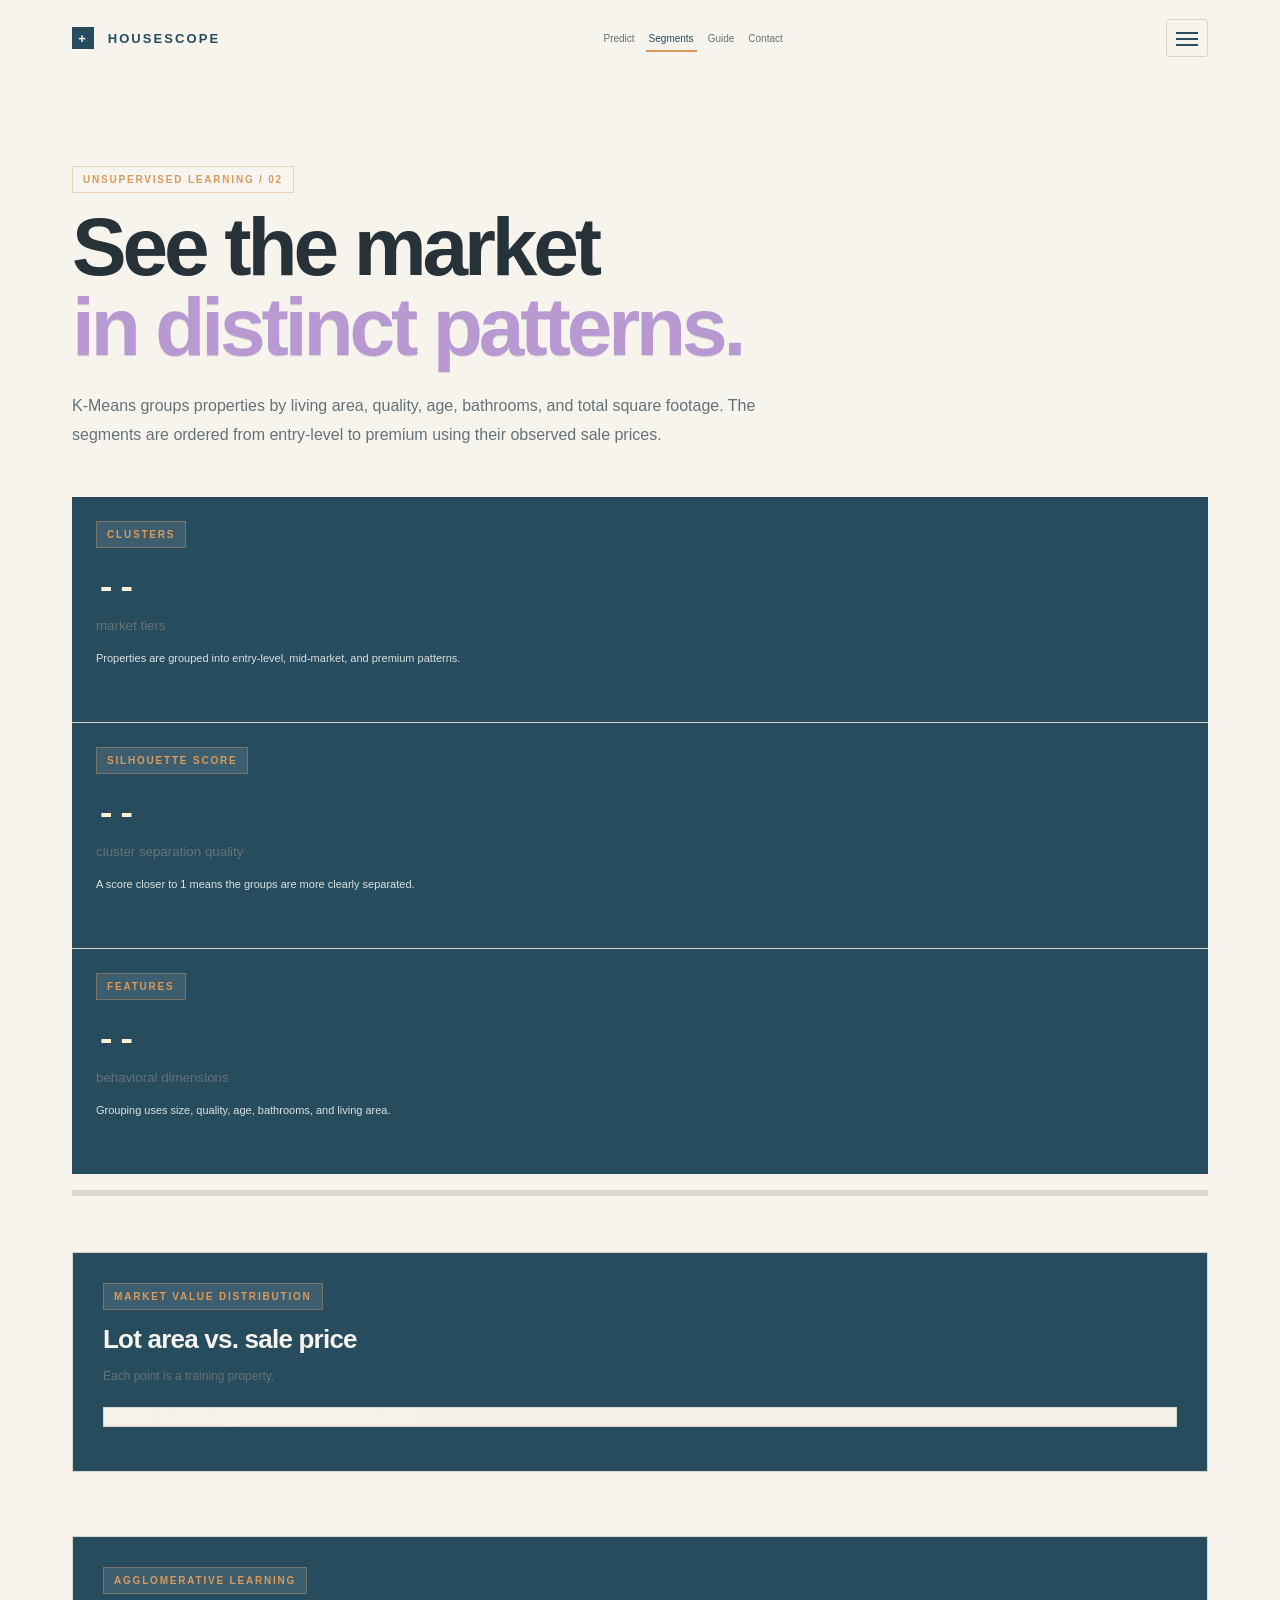
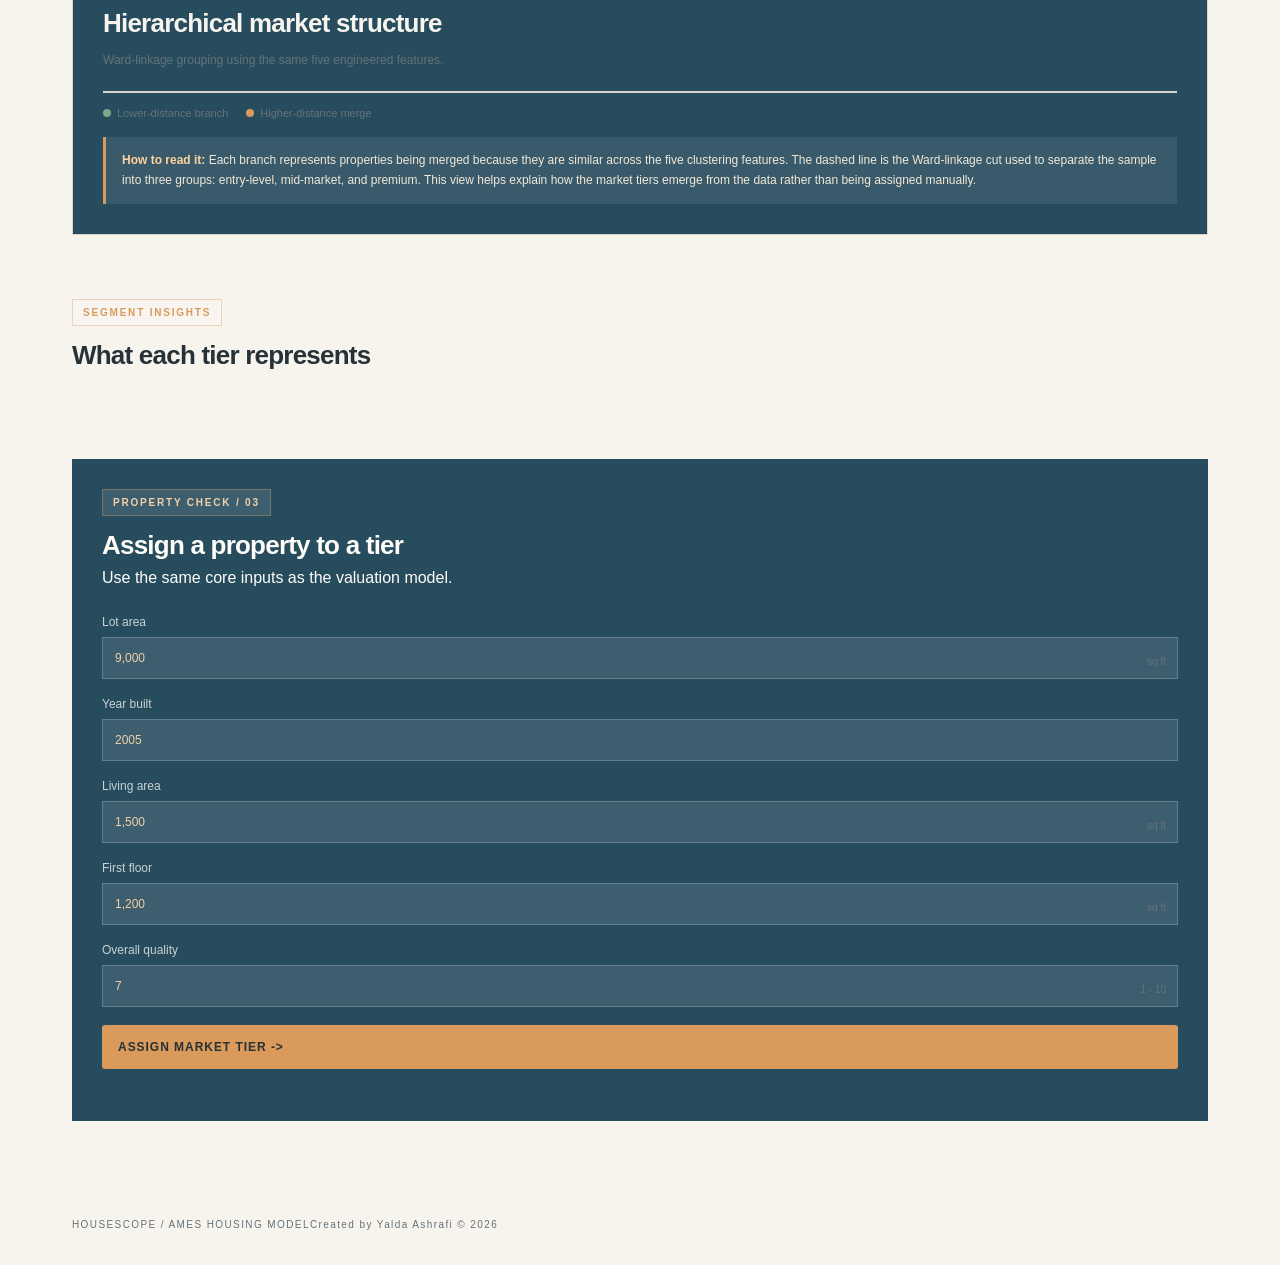
==== frontend/segmentation.html @ 936b98bd "Initial HouseScope web app" ====
<!DOCTYPE html>
<html>
<head>
  <meta name="viewport" content="width=device-width, initial-scale=1">
  <title>HouseScope | Market Segmentation</title>
  <link rel="stylesheet" href="assets/styles.css">
</head>
<body>
  <header class="site-header">
    <a class="brand" href="index.html"><span class="brand-mark">+</span> HOUSESCOPE</a>
    <button class="menu-toggle" type="button" aria-label="Open navigation" aria-expanded="false" aria-controls="menu-navigation"><span></span><span></span><span></span></button>
    <nav id="main-navigation" aria-label="Main navigation"><a href="index.html">Predict</a><a class="active" href="segmentation.html">Segments</a><a href="about.html">Guide</a><a href="contact.html">Contact</a></nav>
    <nav id="menu-navigation" class="menu-navigation" aria-label="Menu navigation"><a href="index.html">Predict</a><a class="active" href="segmentation.html">Segments</a><a href="about.html">Guide</a><a href="contact.html">Contact</a></nav>
  </header>
  <main>
    <section class="content-page segmentation-hero">
      <p class="eyebrow">UNSUPERVISED LEARNING / 02</p>
      <h1>See the market<br><em>in distinct patterns.</em></h1>
      <p> K-Means groups properties by living area, quality, age, bathrooms, and total square footage. The segments are ordered from entry-level to premium using their observed sale prices.</p>
    </section>
    <section class="segment-overview">
      <div class="segment-metric"><span class="eyebrow">CLUSTERS</span><strong id="clusterCount">--</strong><small>market tiers</small><p>Properties are grouped into entry-level, mid-market, and premium patterns.</p></div>
      <div class="segment-metric"><span class="eyebrow">SILHOUETTE SCORE</span><strong id="silhouetteScore">--</strong><small>cluster separation quality</small><p>A score closer to 1 means the groups are more clearly separated.</p></div>
      <div class="segment-metric"><span class="eyebrow">FEATURES</span><strong id="featureCount">--</strong><small>behavioral dimensions</small><p>Grouping uses size, quality, age, bathrooms, and living area.</p></div>
    </section>
    <div class="quality-bar" aria-label="Silhouette score quality"><span id="qualityBar"></span></div>
    <section class="chart-section">
      <div class="section-heading"><div><p class="eyebrow">MARKET VALUE DISTRIBUTION</p><h2>Lot area vs. sale price</h2></div><p>Each point is a training property.</p></div>
      <div id="scatterPlot" class="scatter-plot" role="img" aria-label="Scatter plot of property clusters"></div>
      <div id="plotLegend" class="plot-legend"></div>
    </section>
    <section class="chart-section">
      <div class="section-heading"><div><p class="eyebrow">AGGLOMERATIVE LEARNING</p><h2>Hierarchical market structure</h2></div><p>Ward-linkage grouping using the same five engineered features.</p></div>
      <div id="agglomerativePlot" class="dendrogram-plot" role="img" aria-label="Agglomerative clustering dendrogram"></div>
      <div class="plot-legend"><span><i style="background:#7fa58a"></i>Lower-distance branch</span><span><i style="background:#d99a5b"></i>Higher-distance merge</span></div>
      <p class="chart-explanation"><strong>How to read it:</strong> Each branch represents properties being merged because they are similar across the five clustering features. The dashed line is the Ward-linkage cut used to separate the sample into three groups: entry-level, mid-market, and premium. This view helps explain how the market tiers emerge from the data rather than being assigned manually.</p>
    </section>
    <section>
      <div class="section-heading"><div><p class="eyebrow">SEGMENT INSIGHTS</p><h2>What each tier represents</h2></div></div>
      <div id="segmentCards" class="segment-cards"></div>
    </section>
    <section class="segment-assign">
      <div><p class="eyebrow">PROPERTY CHECK / 03</p><h2>Assign a property to a tier</h2><p>Use the same core inputs as the valuation model.</p></div>
      <form id="segmentForm" class="prediction-form">
        <label>Lot area <span class="input-unit">sq ft</span><input type="number" name="LotArea" min="500" placeholder="9,000" required></label>
        <label>Year built<input type="number" name="YearBuilt" min="1870" placeholder="2005" required></label>
        <label>Living area <span class="input-unit">sq ft</span><input type="number" name="GrLivArea" min="200" placeholder="1,500" required></label>
        <label>First floor <span class="input-unit">sq ft</span><input type="number" name="1stFlrSF" min="200" placeholder="1,200" required></label>
        <label>Overall quality <span class="input-unit">1 - 10</span><input type="number" name="OverallQual" min="1" max="10" placeholder="7" required></label>
        <button class="primary-button" type="submit">Assign market tier -&gt;</button>
      </form>
      <div id="segmentResult" class="segment-result" role="status" aria-live="polite"></div>
    </section>
  </main>
  <footer><span>HOUSESCOPE / AMES HOUSING MODEL</span><span>Created by Yalda Ashrafi &copy; 2026</span></footer>
  <script src="assets/app.js"></script>
</body>
</html>
---- frontend/assets/styles.css ----
:root {
  --background: #f7f4ee;
  --surface: #fffdf8;
  --surface-light: #f0ece4;
  --primary: #274c5e;
  --secondary: #6b7f72;
  --accent: #d99a5b;
  --highlight: #8c6bb1;
  --text: #263238;
  --muted: #657277;
  --border: #d9d5cb;
  --danger: #b85c59;
  --success: #527d67;
  --radius: 3px;
  --shadow: 0 10px 30px rgba(39, 76, 94, .10);
  --space: 8px;
}

* { box-sizing: border-box; }
html { scroll-behavior: smooth; }

body {
  max-width: 1180px;
  min-height: 100vh;
  margin: 0 auto;
  padding: 0 32px;
  background: var(--background);
  color: var(--text);
  font-family: Arial, sans-serif;
}

a { color: inherit; text-decoration: none; }

.site-header {
  position: sticky;
  top: 0;
  z-index: 10;
  display: flex;
  align-items: center;
  min-height: 76px;
  border-bottom: 0;
  gap: 34px;
  background: rgba(247, 244, 238, .94);
  backdrop-filter: blur(12px);
}

.brand { color: var(--primary); font-size: 13px; font-weight: 700; letter-spacing: .16em; }
.brand-mark { display: inline-grid; place-items: center; width: 22px; height: 22px; margin-right: 8px; background: var(--primary); color: var(--background); }
nav { display: flex; order: 2; gap: 24px; margin-left: auto; color: var(--muted); font-size: 12px; }
nav a { position: relative; padding: 8px 0; }
nav a:hover, nav .active { color: var(--primary); }
nav .active::after { content: ""; position: absolute; right: 0; bottom: 0; left: 0; height: 2px; background: var(--accent); }
.menu-navigation { display: none; }
.menu-navigation.open { display: flex; position: absolute; top: 68px; right: 0; z-index: 20; width: 210px; flex-direction: column; gap: 0; margin: 0; padding: 8px; border: 1px solid var(--border); background: var(--surface); box-shadow: var(--shadow); }
.menu-navigation.open a { padding: 13px 12px; border-bottom: 1px solid var(--border); }
.menu-navigation.open a:last-child { border-bottom: 0; }
.header-status { color: var(--muted); font-size: 10px; letter-spacing: .12em; }
.status-dot { display: inline-block; width: 6px; height: 6px; margin-right: 6px; border-radius: 50%; background: var(--success); }
.menu-toggle { display: block; order: 3; width: 42px; height: 38px; margin-left: 10px; padding: 8px; border: 1px solid var(--border); background: transparent; }
.menu-toggle span { display: block; width: 22px; height: 2px; margin: 4px auto; background: var(--primary); transition: transform .2s ease, opacity .2s ease; }
.menu-toggle[aria-expanded="true"] span:nth-child(1) { transform: translateY(6px) rotate(45deg); }
.menu-toggle[aria-expanded="true"] span:nth-child(2) { opacity: 0; }
.menu-toggle[aria-expanded="true"] span:nth-child(3) { transform: translateY(-6px) rotate(-45deg); }

.hero {
  position: relative;
  display: flex;
  justify-content: space-between;
  align-items: center;
  margin-top: 36px;
  padding: 84px 68px 72px;
  border-radius: 2px;
  color: #fffdf8;
  background:
    radial-gradient(circle at 15% 20%, rgba(217, 154, 91, .3), transparent 35%),
    radial-gradient(circle at 85% 30%, rgba(140, 107, 177, .25), transparent 35%),
    linear-gradient(135deg, #274c5e 0%, #4e7180 45%, #8c6bb1 100%);
  background-size: 130% 130%;
  animation: heroShift 18s ease-in-out infinite alternate;
}
.hero > div { margin: 0 10px; }
.hero > div:first-child { max-width: 560px; padding: 14px 12px; }
.hero { justify-content: space-between; }
.hero-side { display: flex; width: 360px; flex-direction: column; align-items: center; justify-content: center; margin-left: auto; padding: 12px 0 12px 28px; }
.eyebrow { display: inline-block; margin: 0 0 14px; padding: 7px 10px; border: 1px solid rgba(217, 154, 91, .38); background: rgba(255, 253, 248, .1); color: var(--accent); font-size: 10px; font-weight: 700; letter-spacing: .18em; }
h1, h2, p { margin-top: 0; }
h1 { margin-bottom: 24px; font-size: clamp(42px, 7vw, 82px); line-height: .98; letter-spacing: -.05em; }
h1 em { color: #b999d2; font-style: normal; text-shadow: 0 1px 0 rgba(39, 76, 94, .18); }
h2 { margin-bottom: 8px; font-size: 26px; letter-spacing: -.03em; }
.hero-copy { max-width: 490px; color: #fff1d8; line-height: 1.6; }
.panel-intro, .batch-section p { max-width: 490px; color: var(--muted); line-height: 1.6; }
.hero-stat { min-width: 148px; margin: 38px 0 0 !important; padding: 22px 30px; text-align: center; }
.hero-stat strong { display: block; margin: 0 0 10px; color: #fff1d8; font-family: monospace; font-size: 30px; }
.hero-stat span { display: block; color: #fff1d8; font-size: 10px; letter-spacing: .14em; line-height: 1.5; }
.hero-visual { display: flex; width: 340px; flex-direction: column; align-items: center; justify-content: center; padding: 0; text-align: center; }
.hero-visual-label, .hero-visual-caption { display: block; color: #fff1d8; font-size: 9px; letter-spacing: .14em; }
.hero-visual svg { display: block; width: 100%; max-width: 340px; margin: 14px auto 8px; transform: scale(1.18); }
.house-shadow, .house-roof, .house-body, .house-door, .house-window, .house-detail { fill: none; stroke: #fff1d8; stroke-width: 2; stroke-linejoin: round; }
.house-shadow { stroke: var(--accent); }
.house-window { fill: rgba(217, 154, 91, .45); }
.result-label, .tier-row, footer { color: var(--muted); font-size: 10px; letter-spacing: .14em; }

.workspace-grid { display: grid; grid-template-columns: minmax(0, 1.35fr) minmax(280px, .65fr); gap: 1px; margin-top: 42px; background: var(--border); }
.panel { padding: 42px; background: var(--primary); color: #f7f4ee; box-shadow: var(--shadow); transition: transform .2s ease, box-shadow .2s ease; }
.prediction-panel > *, .result-panel > * { margin-left: 8px; margin-right: 8px; }
.prediction-panel .prediction-form { width: calc(100% - 16px); }
.panel:hover { transform: translateY(-2px); box-shadow: 0 14px 34px rgba(39, 76, 94, .14); }
.panel-heading { display: flex; justify-content: space-between; }
.panel-index { color: var(--muted); font-family: monospace; font-size: 12px; }
.prediction-form { display: grid; grid-template-columns: repeat(2, 1fr); gap: 18px; margin-top: 28px; }
label { position: relative; display: grid; gap: 8px; color: var(--muted); font-size: 12px; }
.input-unit { position: absolute; right: 12px; bottom: 12px; color: var(--muted); font-size: 10px; }
input { width: 100%; padding: 13px 12px; border: 1px solid var(--border); border-radius: 0; outline: none; background: var(--surface-light); color: var(--text); font: inherit; }
input:focus { border-color: var(--primary); box-shadow: 0 0 0 3px rgba(39, 76, 94, .1); }
input::placeholder { color: #596169; }
button { border: 0; border-radius: var(--radius); cursor: pointer; font: inherit; transition: transform .2s ease, background .2s ease, border-color .2s ease, opacity .2s ease; }
button:focus-visible, a:focus-visible, input:focus-visible { outline: 3px solid rgba(140, 107, 177, .5); outline-offset: 3px; }
button:disabled { cursor: wait; opacity: .65; }
.primary-button { display: flex; justify-content: space-between; align-items: center; grid-column: 1 / -1; padding: 15px 16px; background: var(--primary); color: #fffdf8; font-size: 12px; font-weight: 700; text-transform: uppercase; letter-spacing: .08em; transition: transform .2s ease, background .2s ease; }
.primary-button:hover { background: #35677a; transform: translateY(-2px); }
.secondary-button { padding: 13px 16px; border: 1px solid var(--border); background: transparent; color: var(--text); font-size: 11px; text-transform: uppercase; letter-spacing: .08em; }
.secondary-button:hover { border-color: var(--accent); color: var(--accent); }

.result-panel { display: flex; flex-direction: column; min-height: 430px; background: var(--primary); color: #f7f4ee; }
.result-empty { display: grid; place-items: center; flex: 1; color: var(--muted); text-align: center; }
.result-symbol { display: grid; place-items: center; width: 52px; height: 52px; margin-bottom: 14px; border: 1px solid var(--border); color: var(--accent); font-size: 24px; }
.result-content { margin-top: auto; }
.result-headline { margin-top: 30px; padding-bottom: 20px; border-bottom: 1px solid rgba(255, 253, 248, .2); }
.predicted-price { display: block; margin: 8px 0 0; color: #fff1d8; font-family: monospace; font-size: clamp(38px, 5vw, 56px); font-weight: 700; letter-spacing: -.06em; animation: revealUp .45s ease both; }
.range-summary { padding: 20px 0 18px; border-bottom: 1px solid rgba(255, 253, 248, .2); }
.range-summary-heading { display: flex; justify-content: space-between; align-items: baseline; gap: 12px; color: #f7f4ee; font-size: 10px; letter-spacing: .08em; }
.range-summary-heading span { white-space: nowrap; }
.range-summary-heading strong { color: #fff1d8; font-family: monospace; font-size: 11px; letter-spacing: 0; text-align: right; }
.price-range { position: relative; height: 20px; margin: 12px 8px 2px; }
.range-track { position: absolute; top: 9px; right: 0; left: 0; height: 4px; border-radius: 4px; background: linear-gradient(90deg, var(--secondary), var(--accent), var(--highlight)); }
.range-marker { position: absolute; top: 2px; left: 50%; width: 18px; height: 18px; border: 3px solid var(--primary); border-radius: 50%; background: #fff1d8; box-shadow: 0 0 0 2px #fff1d8; transform: translateX(-50%); }
.range-labels { display: flex; justify-content: space-between; color: #d9e2e0; font-family: monospace; font-size: 11px; }
.result-table { width: 100%; margin-top: 18px; border-collapse: collapse; font-size: 12px; }
.result-table tr { border-bottom: 1px solid rgba(255, 253, 248, .13); }
.result-table tr:last-child { border-bottom: 0; }
.result-table th, .result-table td { padding: 11px 0; text-align: left; }
.result-table th { color: #d9e2e0; font-weight: 400; }
.result-table td { color: #fff1d8; font-family: monospace; font-weight: 700; text-align: right; }
.value-positive { color: #b8d8bf !important; }
.value-negative { color: #f0b2a0 !important; }
.result-table .tier-low { color: #b8d8bf !important; }
.result-table .tier-medium { color: #b8d8d0 !important; }
.result-table .tier-high { color: #ffd39f !important; }
.tier-low { color: #7fa58a !important; }
.tier-medium { color: #4e8790 !important; }
.tier-high { color: var(--accent) !important; }
.result-note { margin: 18px 0 0; padding: 12px 14px; border-left: 3px solid var(--accent); background: rgba(255, 253, 248, .08); color: #f2e8d7; font-size: 12px; line-height: 1.55; }
.result-help { margin-top: 14px; color: #d9e2e0; font-size: 11px; line-height: 1.55; }
.result-help summary { cursor: pointer; color: #fff1d8; font-size: 11px; font-weight: 700; letter-spacing: .04em; }
.result-help p { margin: 10px 0 0; }
.result-help strong { color: #ffd39f; }
.message { margin: 14px 0 0; font-size: 12px; line-height: 1.5; }
.error { color: var(--danger); }
.success { color: var(--success); }

.batch-section { display: grid; grid-template-columns: minmax(240px, .7fr) minmax(0, 1.3fr); gap: 42px; padding: 52px 0; border-bottom: 1px solid var(--border); }
.batch-actions { min-width: 0; text-align: right; }
.template-actions { display: flex; justify-content: flex-end; flex-wrap: wrap; gap: 8px; }
.upload-form { display: flex; justify-content: flex-end; gap: 8px; margin-top: 12px; }
.file-label { display: block; padding: 14px; border: 1px dashed var(--secondary); color: var(--muted); text-align: left; }
.file-label input { display: none; }
.batch-hint, .batch-method { margin: 12px 0 0 !important; max-width: 100% !important; color: var(--muted); font-size: 11px; line-height: 1.55 !important; text-align: left; }
.batch-hint code { color: var(--primary); font-family: monospace; }
.batch-output { grid-column: 1 / -1; width: min(100%, 1040px); justify-self: center; margin-top: 4px; padding: 30px; background: var(--primary); color: #f7f4ee; text-align: left; box-shadow: var(--shadow); }
.batch-output-heading { display: flex; justify-content: space-between; align-items: center; gap: 16px; }
.batch-output-heading strong { display: block; margin-top: 8px; color: #fff1d8; font-size: 20px; }
.download-button { display: inline-flex; align-items: center; gap: 12px; padding: 13px 16px; background: var(--accent); color: var(--text); font-size: 11px; font-weight: 700; letter-spacing: .04em; text-transform: uppercase; }
.download-button:hover { background: #e7ad70; transform: translateY(-2px); }
.batch-metrics { display: grid; grid-template-columns: repeat(3, 1fr); gap: 1px; margin: 20px 0; background: rgba(255, 253, 248, .2); }
.batch-metrics div { padding: 14px; background: rgba(255, 253, 248, .08); }
.batch-metrics span, .batch-preview-label { color: #d9e2e0; font-size: 10px; letter-spacing: .1em; }
.batch-metrics strong { display: block; margin-top: 7px; color: #fff1d8; font-family: monospace; font-size: 16px; }
.batch-preview-label { margin: 0 0 10px; }
.batch-table-wrap { overflow-x: auto; }
.batch-table { width: 100%; border-collapse: collapse; font-size: 13px; }
.batch-table th, .batch-table td { padding: 13px 14px; border-bottom: 1px solid rgba(255, 253, 248, .16); }
.batch-table th { color: #d9e2e0; font-weight: 400; text-align: left; }
.batch-table td:last-child { color: #fff1d8; font-family: monospace; font-weight: 700; text-align: right; }
footer { display: flex; justify-content: space-between; padding: 24px 0; }
.content-page { width: 100%; padding: 90px 0; }
.contact-page { width: min(100%, 1000px); margin: 0 auto; padding-top: 54px; padding-bottom: 54px; }
.contact-page > .eyebrow,
.contact-page > h1,
.contact-page > p { width: 100%; margin-right: 0; margin-left: 0; }
.contact-page > .eyebrow { width: max-content; }
.contact-page > p:not(.eyebrow) { max-width: 700px; }
.content-page > p:not(.eyebrow) { max-width: 700px; color: var(--muted); line-height: 1.8; }
.about-lead { font-size: 18px; }
.method-steps { display: grid; grid-template-columns: repeat(2, 1fr); gap: 1px; margin: 48px 0; background: var(--border); box-shadow: var(--shadow); }
.method-steps article { position: relative; min-height: 270px; padding: 30px; background: var(--surface); box-shadow: 0 8px 20px rgba(39, 76, 94, .08); transition: transform .2s ease, box-shadow .2s ease; }
.method-steps article::before { content: ""; position: absolute; top: 0; right: 0; left: 0; height: 4px; background: var(--accent); }
.method-steps article:nth-child(2)::before { background: #4e8790; }
.method-steps article:nth-child(3)::before { background: #7fa58a; }
.method-steps article:nth-child(4)::before { background: var(--highlight); }
.method-steps article:hover { transform: translateY(-3px); box-shadow: 0 14px 28px rgba(39, 76, 94, .14); }
.step-number { display: block; margin-bottom: 26px; color: var(--accent); font-family: monospace; font-size: 13px; font-weight: 700; }
.method-steps h2 { color: var(--primary); font-size: 22px; }
.method-steps p { color: var(--muted); line-height: 1.65; }
.method-steps strong { display: block; margin-top: 22px; color: var(--secondary); font-size: 10px; letter-spacing: .14em; text-transform: uppercase; }
.method-steps small { display: block; margin-top: 7px; color: var(--text); line-height: 1.5; }
.about-value { margin-top: 18px; padding: 34px; background: var(--primary); color: #fffdf8; }
.about-value h2 { color: #fff1d8; }
.about-value > p:not(.eyebrow) { max-width: 760px; color: #d9e2e0; line-height: 1.7; }
.about-note { margin: 24px 0 0; padding-top: 20px; border-top: 1px solid rgba(255,255,255,.2); }
.contact-line { margin-top: 36px; padding-top: 24px; border-top: 1px solid var(--border); }
.contact-page .contact-form { width: 100%; margin: 28px auto 0; padding: 28px; background: var(--primary); box-shadow: var(--shadow); }
.contact-form label { color: #d9e2e0; }
.contact-form input, .contact-form textarea { resize: vertical; border-color: rgba(255, 253, 248, .25); background: rgba(255, 253, 248, .1); color: #fffdf8; }
.contact-form input::placeholder, .contact-form textarea::placeholder { color: #c5d0cf; }
.contact-form .primary-button { margin-top: 4px; background: var(--accent); color: var(--text); }
.contact-form .message.success { color: #b8d8bf; font-weight: 700; }
.segmentation-hero { padding-bottom: 32px; }
.segment-overview { display: grid; grid-template-columns: repeat(3, 1fr); gap: 1px; margin-bottom: 56px; background: var(--border); }
.segment-metric { padding: 24px; background: var(--primary); color: #f7f4ee; }
.segment-metric strong { display: block; margin: 8px 0; color: #fff1d8; font-family: monospace; font-size: 34px; }
.segment-metric small { color: var(--muted); }
.segment-metric p { min-height: 48px; margin: 16px 0 0; color: #d9e2e0; font-size: 11px; line-height: 1.5; }
.quality-bar { height: 6px; margin: -40px 0 56px; background: #ddd8cd; }
.quality-bar span { display: block; width: 0; height: 100%; background: linear-gradient(90deg, var(--secondary), var(--highlight)); transition: width .8s ease; }
.chart-section { margin-bottom: 64px; padding: 32px; background: var(--primary); color: #f7f4ee; border: 1px solid var(--border); }
.section-heading { display: flex; justify-content: space-between; align-items: end; margin-bottom: 24px; }
.section-heading > p { color: var(--muted); font-size: 12px; }
.scatter-plot { overflow: hidden; border: 1px solid var(--border); background: #f5f1e9; }
.scatter-plot svg { display: block; width: 100%; min-height: 300px; }
.dendrogram-plot { overflow: hidden; border: 1px solid var(--border); background: #f5f1e9; }
.dendrogram-plot svg { display: block; width: 100%; height: 320px; }
.dendrogram-plot text { fill: var(--muted); font-size: 11px; letter-spacing: .12em; }
.scatter-plot line { stroke: #b8b4aa; stroke-width: 1; }
.scatter-plot text { fill: var(--muted); font-size: 10px; letter-spacing: .12em; }
.plot-legend { display: flex; gap: 18px; margin-top: 14px; color: var(--muted); font-size: 11px; }
.plot-legend i { display: inline-block; width: 8px; height: 8px; margin-right: 6px; border-radius: 50%; }
.chart-explanation { margin: 18px 0 0; padding: 14px 16px; border-left: 3px solid var(--accent); background: rgba(255, 253, 248, .08); color: #f2e8d7; font-size: 12px; line-height: 1.6; }
.chart-explanation strong { color: #ffd39f; }
.segment-cards { display: grid; grid-template-columns: repeat(3, 1fr); gap: 1px; margin-bottom: 64px; background: var(--border); }
.segment-card { min-height: 220px; padding: 26px; background: var(--primary); color: #f7f4ee; border-top: 4px solid var(--secondary); }
.segment-card { transition: transform .2s ease, box-shadow .2s ease; }
.segment-card:hover { transform: translateY(-4px); box-shadow: var(--shadow); }
.segment-card.tier-low { border-top-color: #7fa58a; }
.segment-card.tier-medium { border-top-color: #4e8790; }
.segment-card.tier-high { border-top-color: var(--accent); }
.segment-card strong { display: block; margin: 28px 0 12px; color: #fff1d8; font-family: monospace; font-size: 28px; }
.segment-card p:not(.eyebrow) { min-height: 48px; color: var(--muted); line-height: 1.5; }
.segment-card small { color: var(--muted); }
.segment-assign { margin-bottom: 70px; padding: 32px; background: var(--primary); color: #fffdf8; }
.segment-assign .eyebrow { color: #f2d0a7; }
.segment-assign .prediction-form { width: 100%; max-width: none; }
.segment-assign label { color: #c8d2d3; }
.segment-assign input { border-color: rgba(255,255,255,.2); background: rgba(255,255,255,.1); }
.segment-assign input::placeholder { color: #f2d0a7; opacity: 1; }
.segment-assign .primary-button { background: var(--accent); color: var(--text); }
.segment-assign .prediction-form .primary-button { grid-column: 1 / -1; }
.segment-result { margin: 22px 0 0; color: #fff1d8; font-size: 14px; line-height: 1.6; }
.segment-result-heading { margin-bottom: 10px; color: #f2d0a7; font-size: 11px; font-weight: 700; letter-spacing: .14em; text-transform: uppercase; }
.segment-result-table { width: 100%; border-collapse: collapse; color: #fffdf8; font-size: 12px; }
.segment-result-table caption { position: absolute; width: 1px; height: 1px; overflow: hidden; clip: rect(0 0 0 0); }
.segment-result-table th, .segment-result-table td { padding: 12px 14px; border: 1px solid rgba(255,255,255,.2); text-align: left; }
.segment-result-table th { width: 18%; color: #c8d2d3; font-weight: 600; }
.segment-result-table td { color: #fff1d8; }
.segment-result-table .segment-result-tier th, .segment-result-table .segment-result-tier td { background: rgba(217,154,91,.16); }
.segment-result-table .segment-result-tier td { color: #f2d0a7; font-size: 16px; font-weight: 700; }
.segment-result-table .segment-result-tier span { color: #fff1d8; font-size: 12px; font-weight: 400; }
.segment-result.error { color: #ffd0c9; font-weight: 700; }

[hidden] { display: none !important; }
img, svg, video { max-width: 100%; height: auto; }
.loading::after { content: ""; display: inline-block; width: 12px; height: 12px; margin-left: 8px; border: 2px solid currentColor; border-right-color: transparent; border-radius: 50%; animation: spin .7s linear infinite; vertical-align: -2px; }

@media (max-width: 1280px) {
  body { padding: 0 18px; }
  .site-header { gap: 15px; }
  .menu-toggle { margin-left: auto; }
  #main-navigation { display: flex; position: static; flex-direction: row; flex-wrap: wrap; gap: 8px; padding: 0; border: 0; background: transparent; box-shadow: none; }
  #main-navigation a { padding: 8px 3px; border-bottom: 0; font-size: 10px; }
  .header-status { display: none; }
  .hero { display: block; padding: 58px 0 44px; }
  .hero-side { width: 100%; margin: 30px 0 0; padding: 0; }
  .hero-visual { width: 100%; max-width: 300px; margin: 0 auto; }
  .hero-visual svg { transform: none; }
  .hero-stat { min-width: 0; margin: 24px 0 0 !important; padding: 16px 24px; }
  .workspace-grid { grid-template-columns: 1fr; }
  .prediction-form { grid-template-columns: 1fr; }
  .batch-section, .upload-form { display: block; }
  .batch-actions { min-width: 0; margin-top: 26px; text-align: left; }
  .batch-actions button { width: 100%; margin-top: 8px; }
  .batch-output { width: 100%; padding: 22px; }
  .batch-output-heading { display: block; }
  .batch-output-heading .download-button { width: 100%; justify-content: space-between; }
  .batch-metrics { grid-template-columns: 1fr; }
  footer { display: block; line-height: 2; }
  .method-steps { grid-template-columns: 1fr; }
  .segment-result-table { font-size: 11px; }
  .segment-result-table th, .segment-result-table td { padding: 9px 8px; }
  .segment-result-table th { width: auto; }
  .segment-overview, .segment-cards { grid-template-columns: 1fr; }
  .section-heading { display: block; }
  .section-heading > p { margin-top: 14px; }
  .panel, .chart-section, .segment-assign, .about-value { padding: 26px; }
}
@media (min-width: 721px) and (max-width: 1280px) {
  body { padding: 0 22px; }
  .site-header { gap: 20px; }
  .hero { padding-left: 38px; padding-right: 38px; }
  .panel, .chart-section, .segment-assign { padding: 30px; }
}
@media (prefers-reduced-motion: reduce) {
  *, *::before, *::after { scroll-behavior: auto !important; transition: none !important; animation: none !important; }
}

@keyframes heroShift {
  from { background-position: 0% 40%; }
  to { background-position: 100% 60%; }
}

@keyframes revealUp {
  from { opacity: 0; transform: translateY(8px); }
  to { opacity: 1; transform: translateY(0); }
}

@keyframes spin { to { transform: rotate(360deg); } }
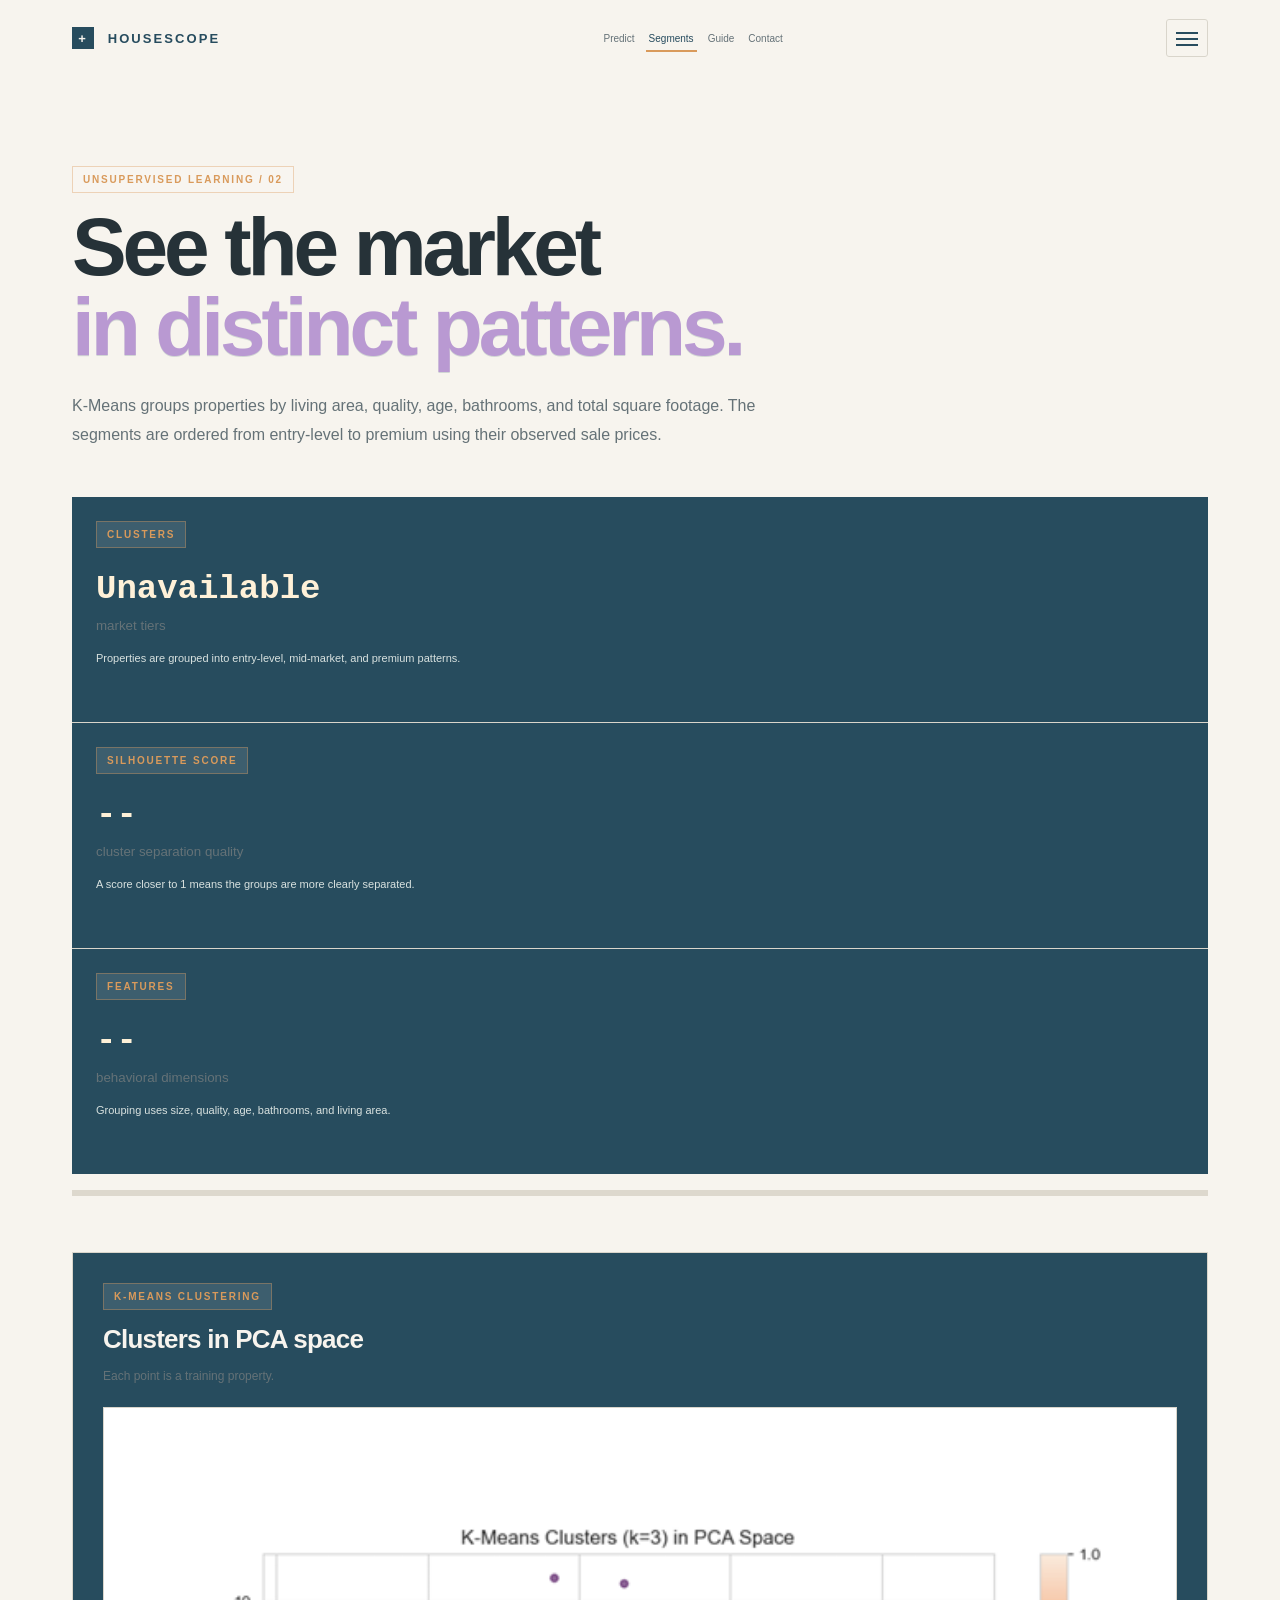
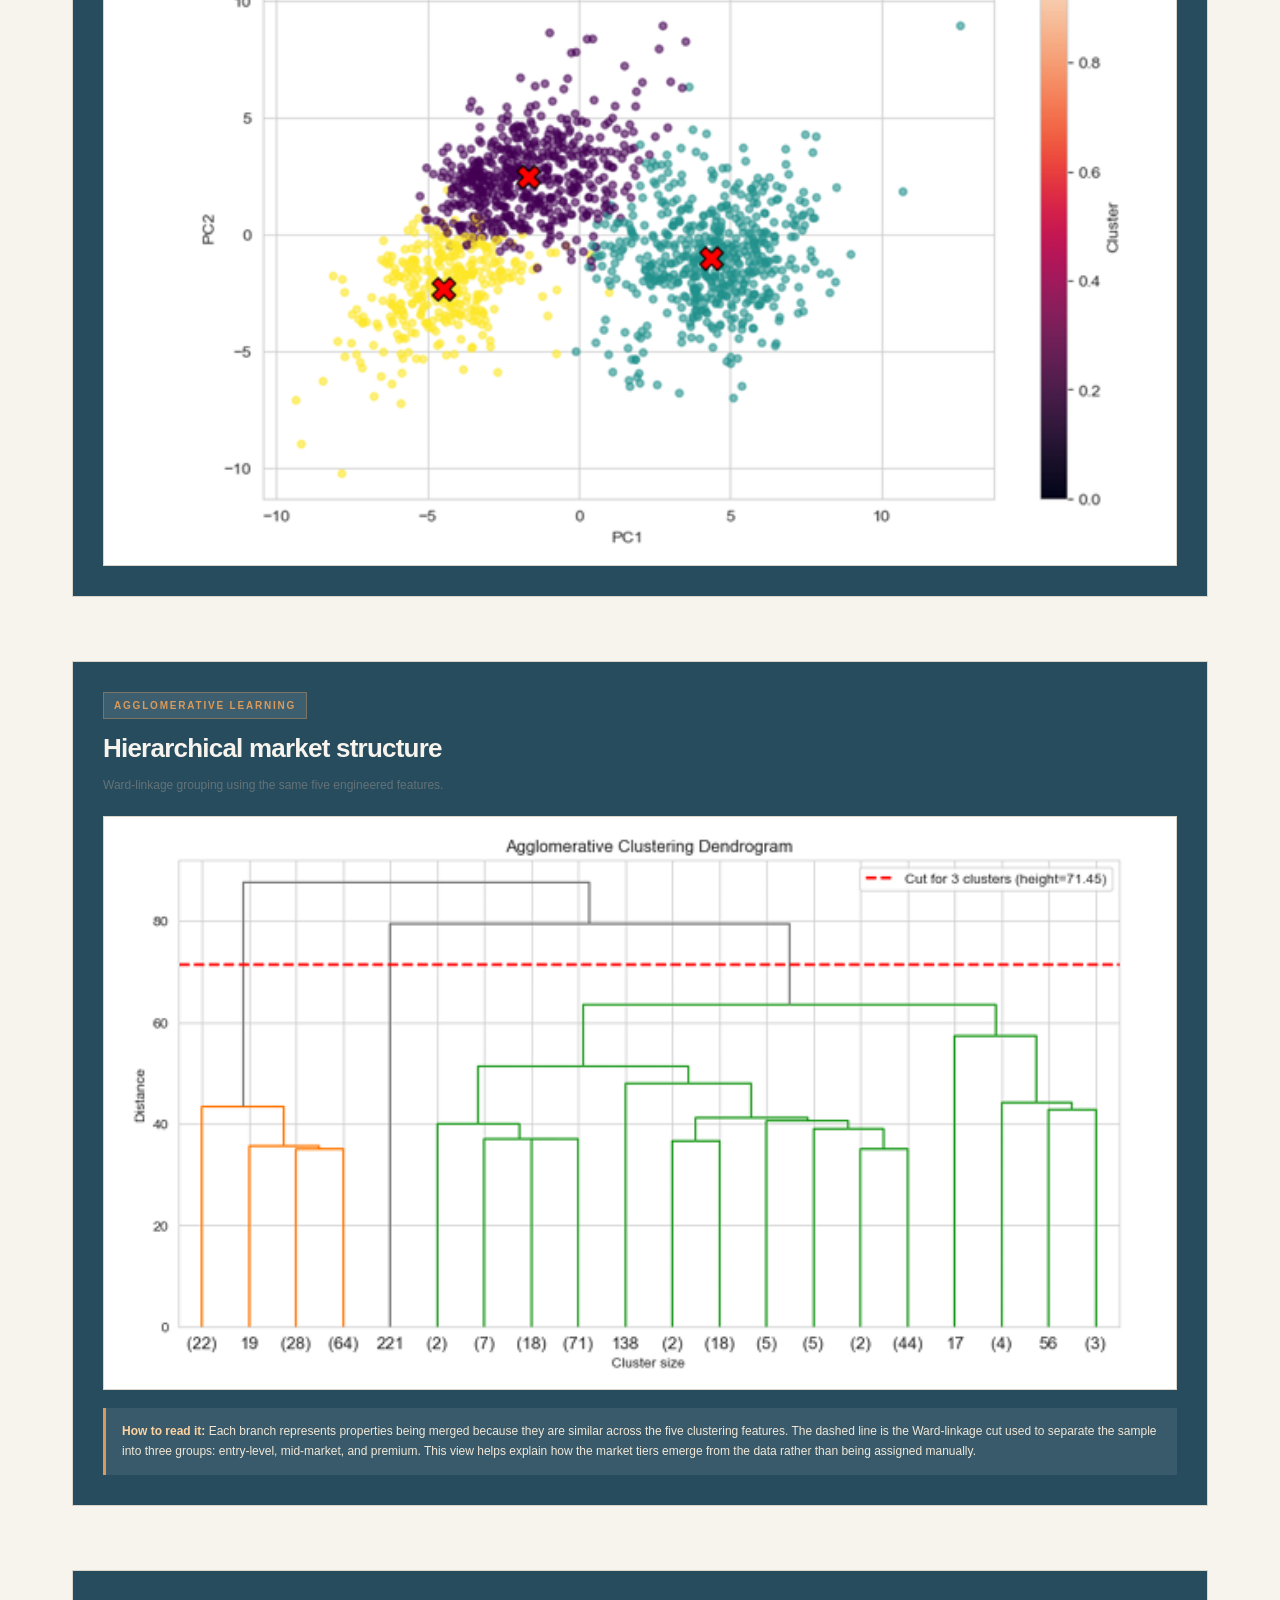
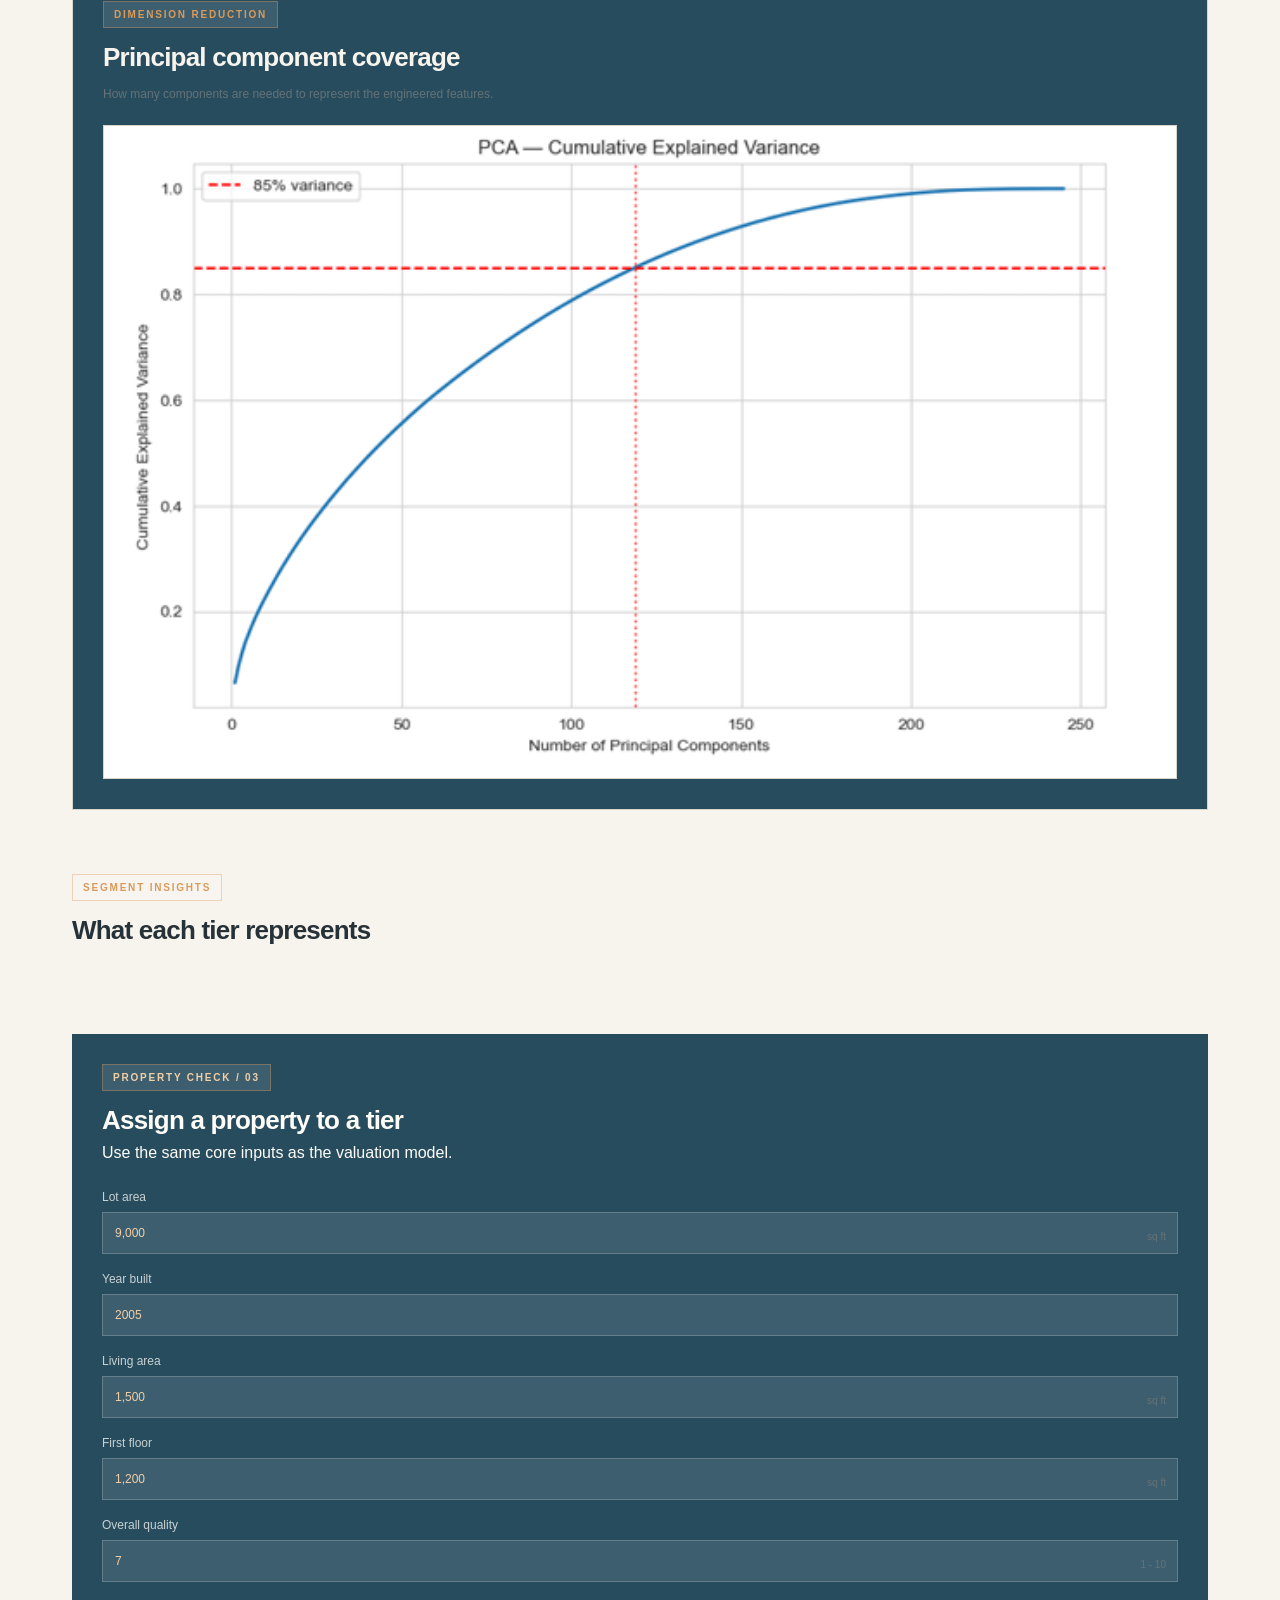
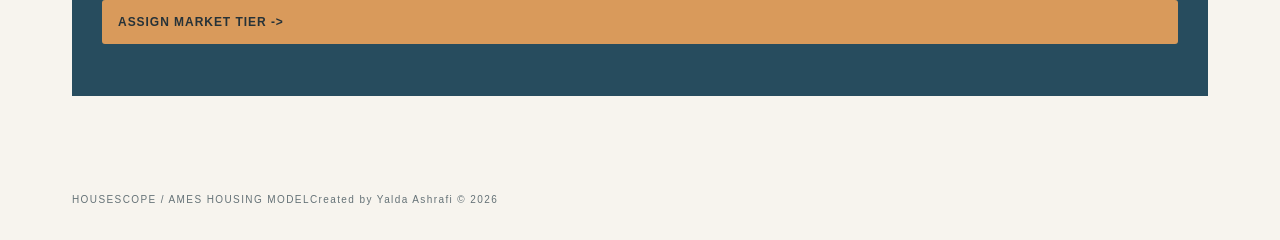
==== commit e627c642: "Update segmentation charts and mobile navigation" ====
--- a/frontend/segmentation.html
+++ b/frontend/segmentation.html
@@ -25,15 +25,17 @@
     </section>
     <div class="quality-bar" aria-label="Silhouette score quality"><span id="qualityBar"></span></div>
     <section class="chart-section">
-      <div class="section-heading"><div><p class="eyebrow">MARKET VALUE DISTRIBUTION</p><h2>Lot area vs. sale price</h2></div><p>Each point is a training property.</p></div>
-      <div id="scatterPlot" class="scatter-plot" role="img" aria-label="Scatter plot of property clusters"></div>
-      <div id="plotLegend" class="plot-legend"></div>
+      <div class="section-heading"><div><p class="eyebrow">K-MEANS CLUSTERING</p><h2>Clusters in PCA space</h2></div><p>Each point is a training property.</p></div>
+      <div class="chart-image"><img src="assets/segment-kmeans.png" alt="K-Means clusters in PCA space"></div>
     </section>
     <section class="chart-section">
       <div class="section-heading"><div><p class="eyebrow">AGGLOMERATIVE LEARNING</p><h2>Hierarchical market structure</h2></div><p>Ward-linkage grouping using the same five engineered features.</p></div>
-      <div id="agglomerativePlot" class="dendrogram-plot" role="img" aria-label="Agglomerative clustering dendrogram"></div>
-      <div class="plot-legend"><span><i style="background:#7fa58a"></i>Lower-distance branch</span><span><i style="background:#d99a5b"></i>Higher-distance merge</span></div>
+      <div class="chart-image"><img src="assets/segment-dendrogram.png" alt="Agglomerative clustering dendrogram"></div>
       <p class="chart-explanation"><strong>How to read it:</strong> Each branch represents properties being merged because they are similar across the five clustering features. The dashed line is the Ward-linkage cut used to separate the sample into three groups: entry-level, mid-market, and premium. This view helps explain how the market tiers emerge from the data rather than being assigned manually.</p>
+    </section>
+    <section class="chart-section">
+      <div class="section-heading"><div><p class="eyebrow">DIMENSION REDUCTION</p><h2>Principal component coverage</h2></div><p>How many components are needed to represent the engineered features.</p></div>
+      <div class="chart-image"><img src="assets/segment-pca-variance.png" alt="PCA cumulative explained variance chart"></div>
     </section>
     <section>
       <div class="section-heading"><div><p class="eyebrow">SEGMENT INSIGHTS</p><h2>What each tier represents</h2></div></div>
--- a/frontend/assets/styles.css
+++ b/frontend/assets/styles.css
@@ -232,6 +232,8 @@
 .dendrogram-plot text { fill: var(--muted); font-size: 11px; letter-spacing: .12em; }
 .scatter-plot line { stroke: #b8b4aa; stroke-width: 1; }
 .scatter-plot text { fill: var(--muted); font-size: 10px; letter-spacing: .12em; }
+.chart-image { overflow: hidden; border: 1px solid var(--border); background: #f5f1e9; }
+.chart-image img { display: block; width: 100%; height: auto; }
 .plot-legend { display: flex; gap: 18px; margin-top: 14px; color: var(--muted); font-size: 11px; }
 .plot-legend i { display: inline-block; width: 8px; height: 8px; margin-right: 6px; border-radius: 50%; }
 .chart-explanation { margin: 18px 0 0; padding: 14px 16px; border-left: 3px solid var(--accent); background: rgba(255, 253, 248, .08); color: #f2e8d7; font-size: 12px; line-height: 1.6; }
@@ -311,6 +313,13 @@
   *, *::before, *::after { scroll-behavior: auto !important; transition: none !important; animation: none !important; }
 }
 
+@media (max-width: 720px) {
+  #main-navigation { display: none; }
+  .site-header { gap: 12px; }
+  .brand { font-size: 12px; }
+  .menu-toggle { margin-left: auto; }
+}
+
 @keyframes heroShift {
   from { background-position: 0% 40%; }
   to { background-position: 100% 60%; }
